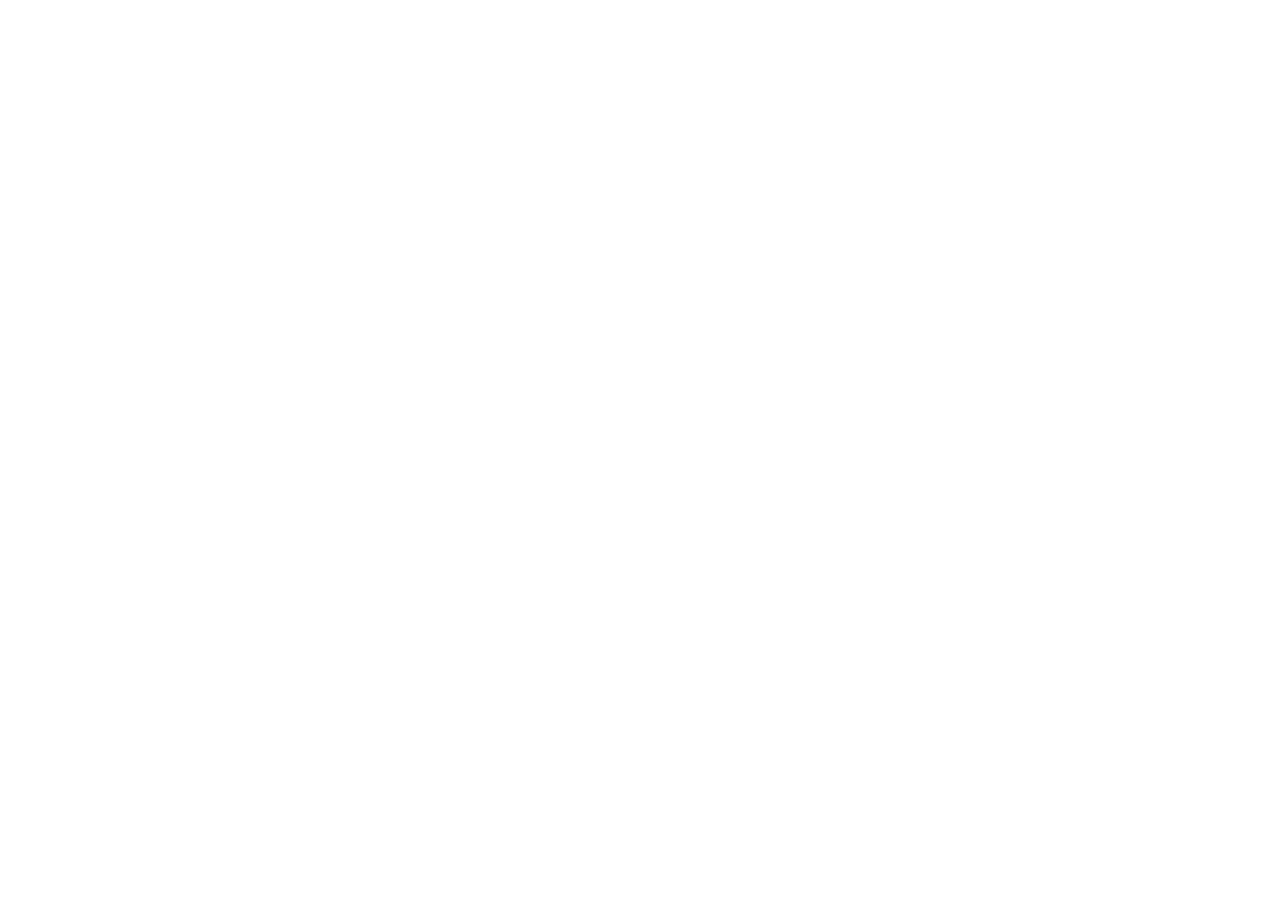
==== recipes/broccoli-chicken-casserole.html @ e50f9dad "Add 3 recipes pages with boilerplate" ====
<!DOCTYPE html>
<html lang="en">
<head>
  <meta charset="UTF-8">
  <meta http-equiv="X-UA-Compatible" content="IE=edge">
  <meta name="viewport" content="width=device-width, initial-scale=1.0">
  <title>Broccoli Chicken Casserole</title>
</head>
<body>
  
</body>
</html>
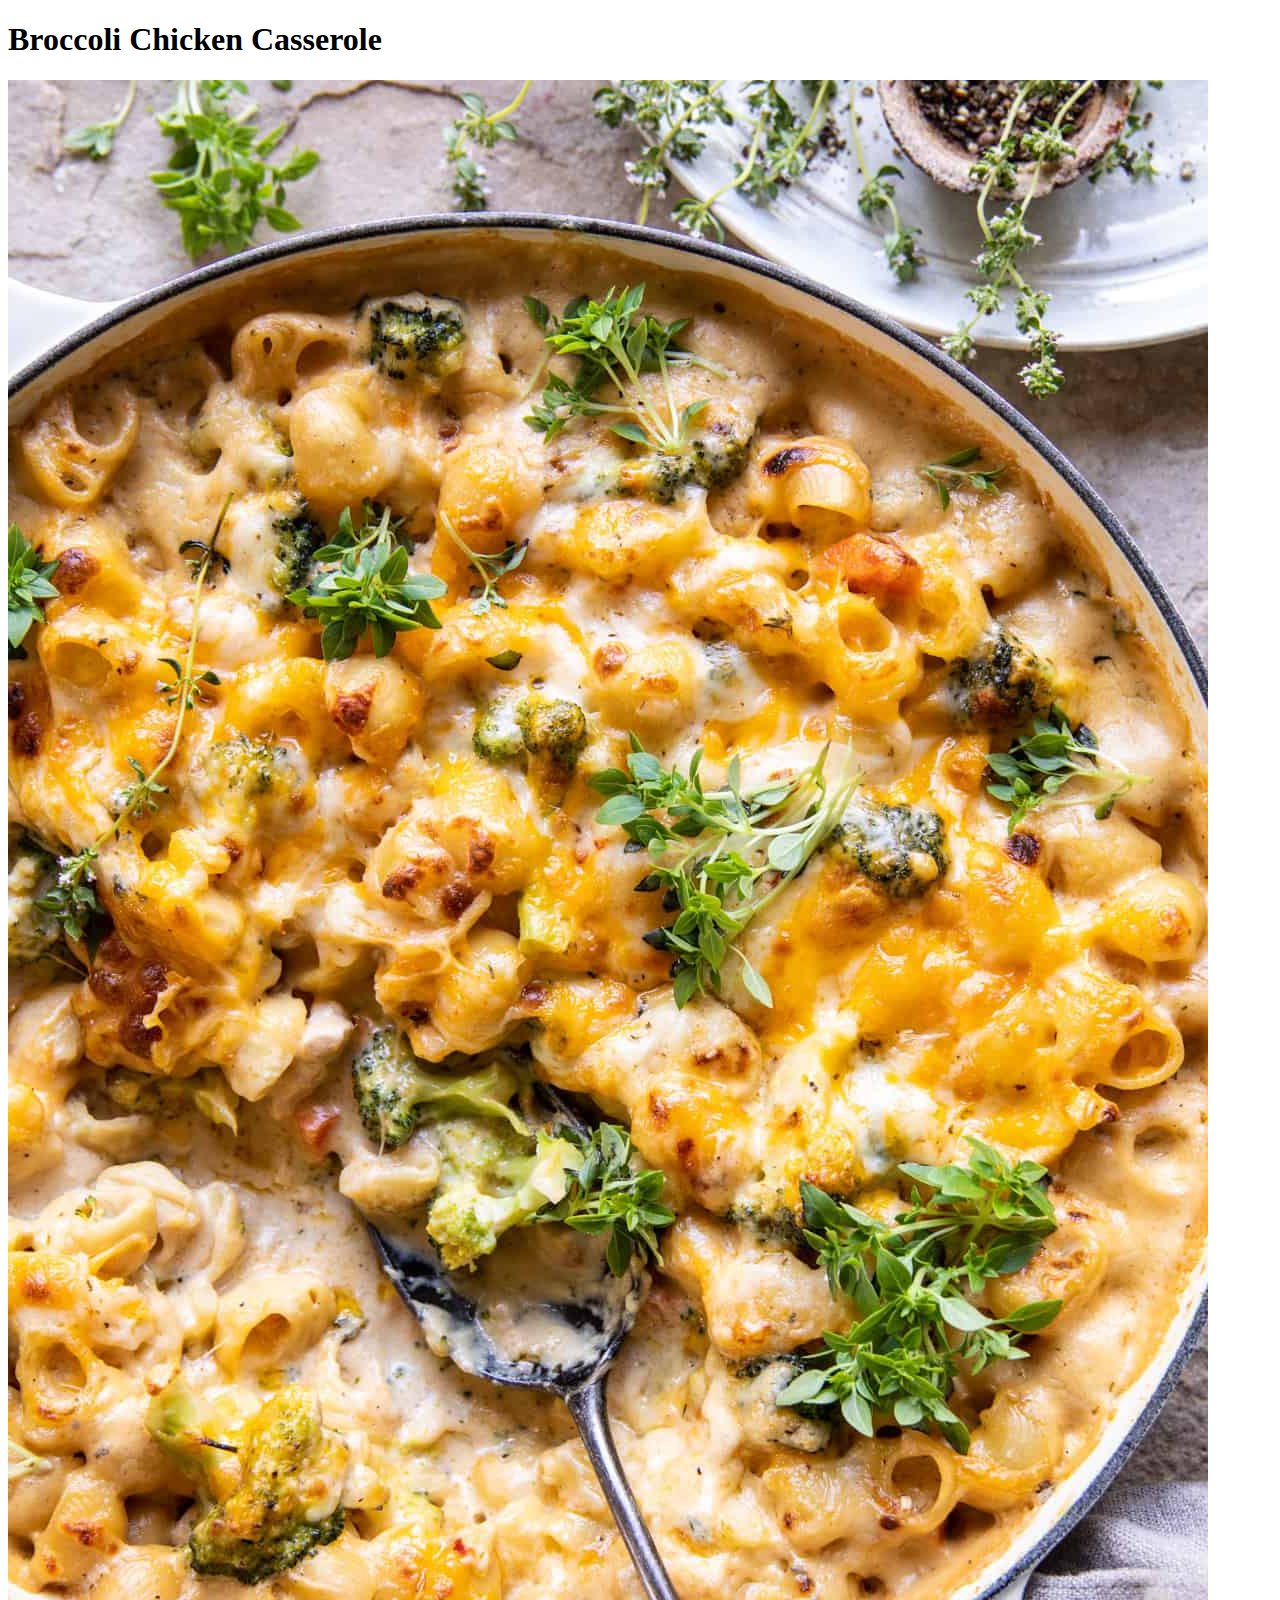
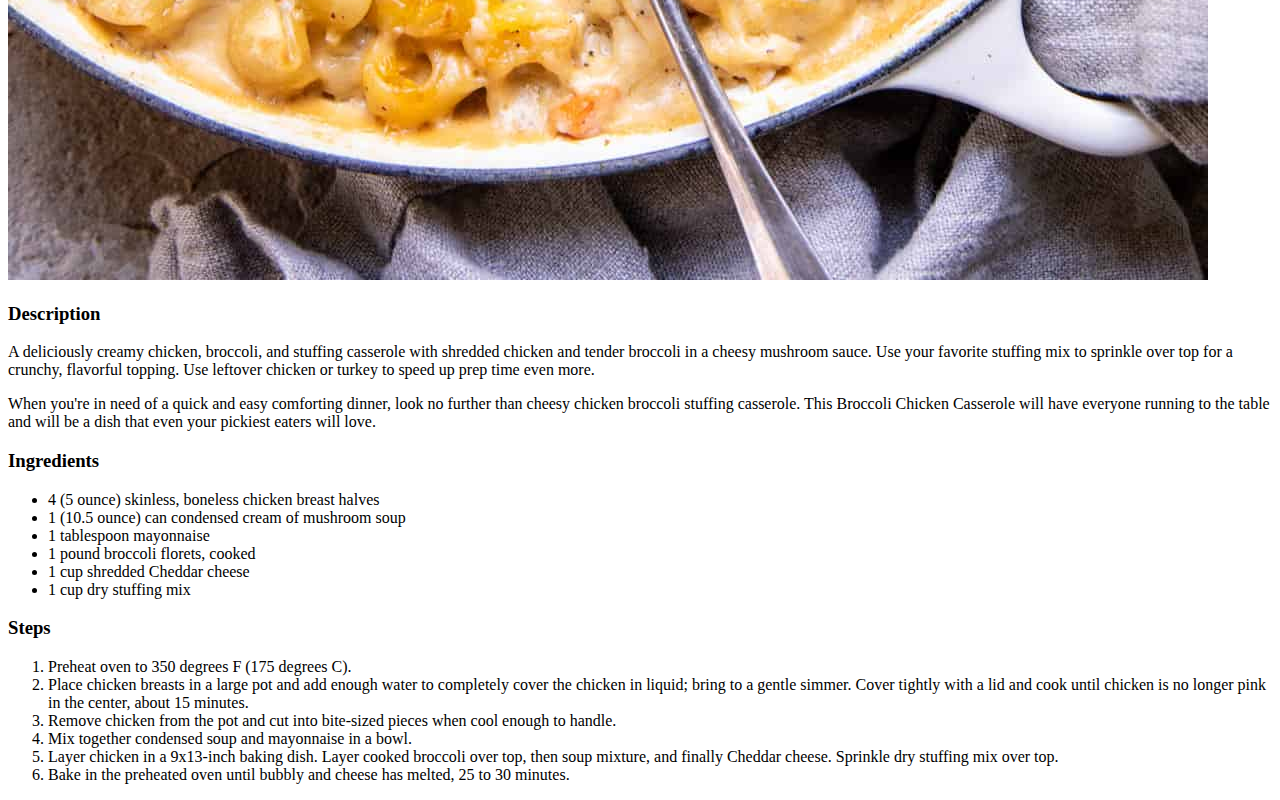
==== commit 4dd7631d: "Insert content for broccoli-chicken-casserole.html" ====
--- a/recipes/broccoli-chicken-casserole.html
+++ b/recipes/broccoli-chicken-casserole.html
@@ -7,6 +7,34 @@
   <title>Broccoli Chicken Casserole</title>
 </head>
 <body>
-  
+
+  <h1>Broccoli Chicken Casserole</h1>
+
+  <img src="../images/broccoli-chicken-casserole.jpg">
+
+  <h3>Description</h3>
+  <p>A deliciously creamy chicken, broccoli, and stuffing casserole with shredded chicken and tender broccoli in a cheesy mushroom sauce. Use your favorite stuffing mix to sprinkle over top for a crunchy, flavorful topping. Use leftover chicken or turkey to speed up prep time even more.</p>
+  <p>When you're in need of a quick and easy comforting dinner, look no further than cheesy chicken broccoli stuffing casserole. This Broccoli Chicken Casserole will have everyone running to the table and will be a dish that even your pickiest eaters will love.</p>
+
+  <h3>Ingredients</h3>
+  <ul>
+    <li>4 (5 ounce) skinless, boneless chicken breast halves</li>
+    <li>1 (10.5 ounce) can condensed cream of mushroom soup</li>
+    <li>1 tablespoon mayonnaise</li>
+    <li>1 pound broccoli florets, cooked</li>
+    <li>1 cup shredded Cheddar cheese</li>
+    <li>1 cup dry stuffing mix</li>
+  </ul>
+
+  <h3>Steps</h3>
+  <ol>
+    <li>Preheat oven to 350 degrees F (175 degrees C).</li>
+    <li>Place chicken breasts in a large pot and add enough water to completely cover the chicken in liquid; bring to a gentle simmer. Cover tightly with a lid and cook until chicken is no longer pink in the center, about 15 minutes.</li>
+    <li>Remove chicken from the pot and cut into bite-sized pieces when cool enough to handle.</li>
+    <li>Mix together condensed soup and mayonnaise in a bowl.</li>
+    <li>Layer chicken in a 9x13-inch baking dish. Layer cooked broccoli over top, then soup mixture, and finally Cheddar cheese. Sprinkle dry stuffing mix over top.</li>
+    <li>Bake in the preheated oven until bubbly and cheese has melted, 25 to 30 minutes.</li>
+  </ol>
+
 </body>
 </html>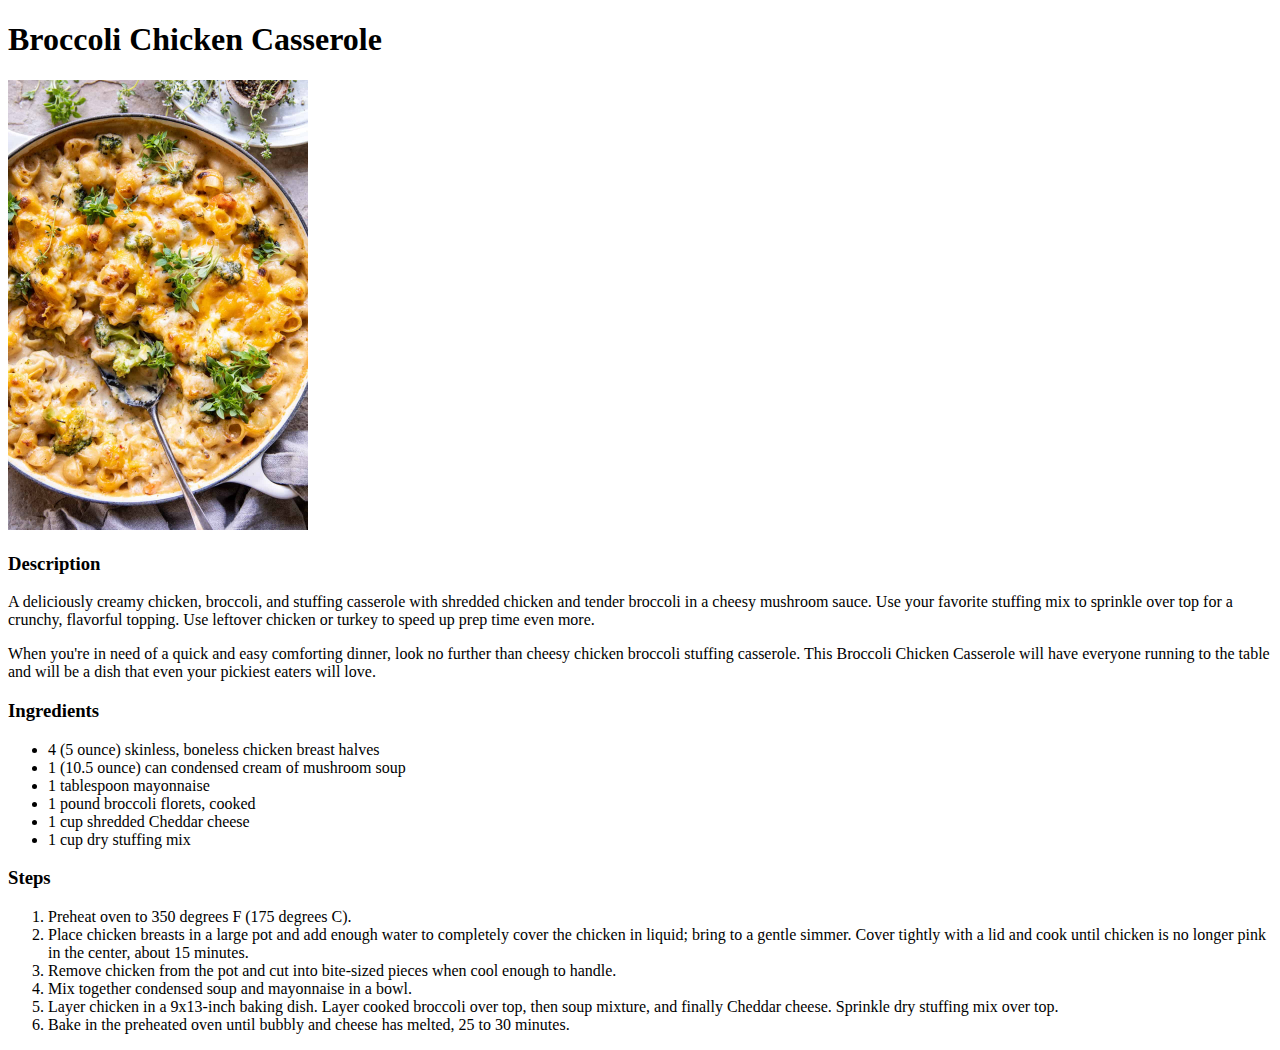
==== commit adb6d11c: "Resize images to test and add classes to all images for further resizing" ====
--- a/recipes/broccoli-chicken-casserole.html
+++ b/recipes/broccoli-chicken-casserole.html
@@ -5,12 +5,14 @@
   <meta http-equiv="X-UA-Compatible" content="IE=edge">
   <meta name="viewport" content="width=device-width, initial-scale=1.0">
   <title>Broccoli Chicken Casserole</title>
+
+  <link rel="stylesheet" href="../css/style.css">
 </head>
 <body>
 
   <h1>Broccoli Chicken Casserole</h1>
 
-  <img src="../images/broccoli-chicken-casserole.jpg">
+  <img class="img-vertical" src="../images/broccoli-chicken-casserole.jpg">
 
   <h3>Description</h3>
   <p>A deliciously creamy chicken, broccoli, and stuffing casserole with shredded chicken and tender broccoli in a cheesy mushroom sauce. Use your favorite stuffing mix to sprinkle over top for a crunchy, flavorful topping. Use leftover chicken or turkey to speed up prep time even more.</p>
--- a/css/style.css
+++ b/css/style.css
@@ -0,0 +1,4 @@
+img {
+  width: 300px;
+  height: auto;
+}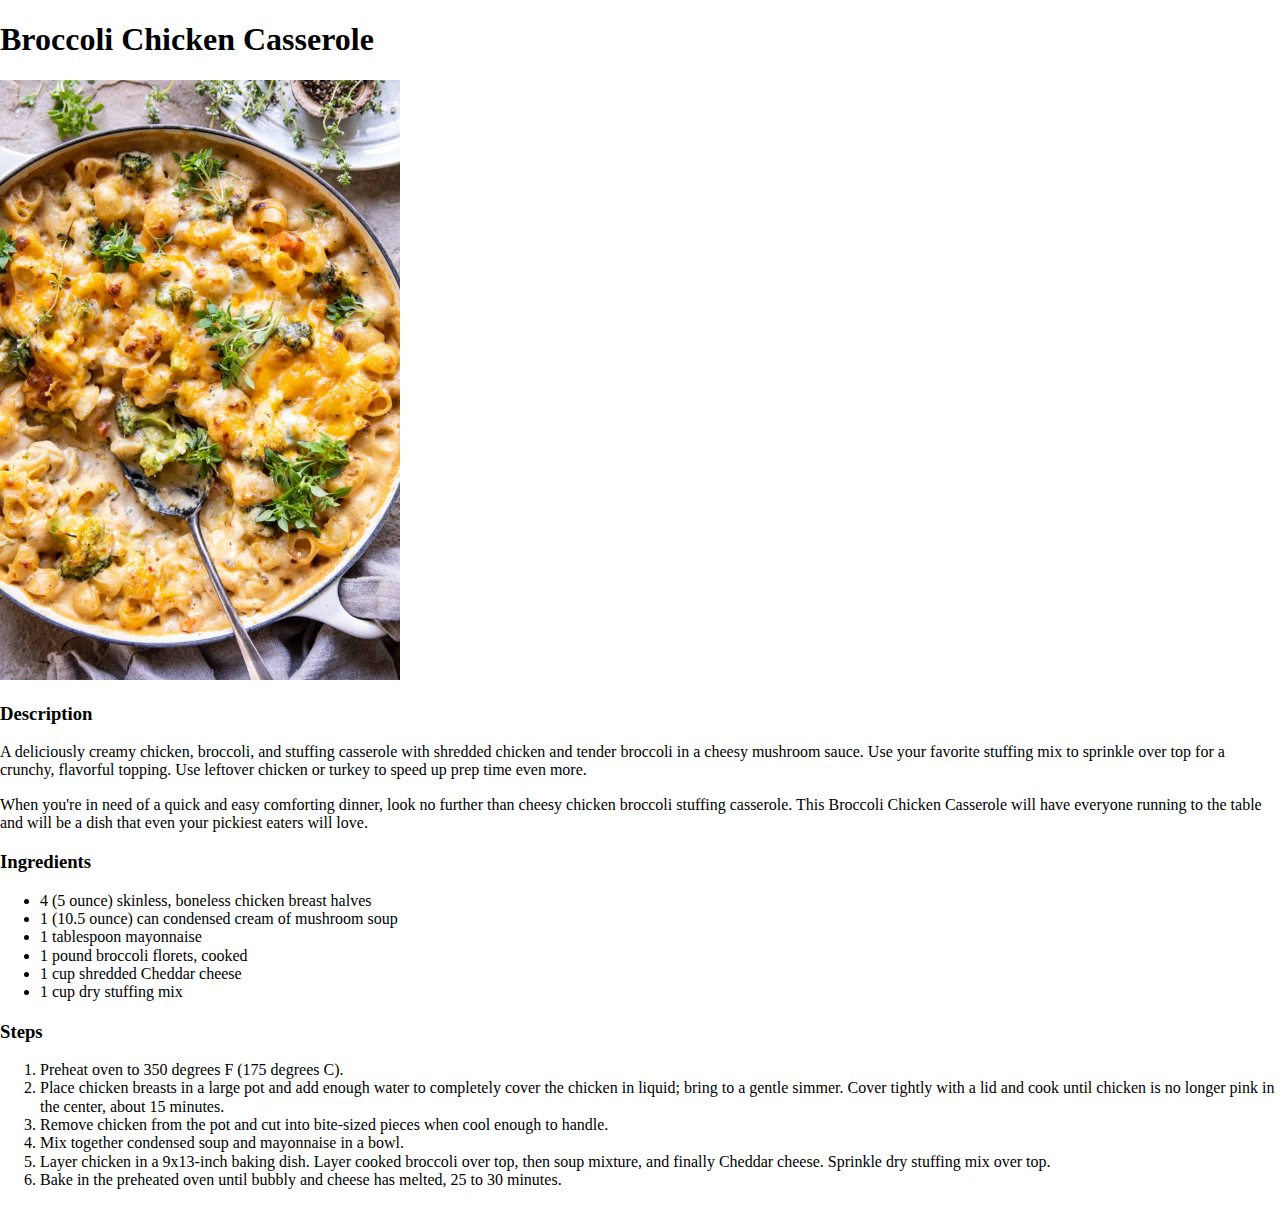
==== commit 6d61f272: "Include normalize.css in css directory and link to all html files" ====
--- a/recipes/broccoli-chicken-casserole.html
+++ b/recipes/broccoli-chicken-casserole.html
@@ -6,6 +6,7 @@
   <meta name="viewport" content="width=device-width, initial-scale=1.0">
   <title>Broccoli Chicken Casserole</title>
 
+  <link rel="stylesheet" href="../css/normalize.css">
   <link rel="stylesheet" href="../css/style.css">
 </head>
 <body>
--- a/css/style.css
+++ b/css/style.css
@@ -1,4 +1,10 @@
-img {
-  width: 300px;
+.img-square,
+.img-vertical {
+  width: 400px;
   height: auto;
+}
+
+.img-horizontal {
+  height: 400px;
+  width: auto;
 }